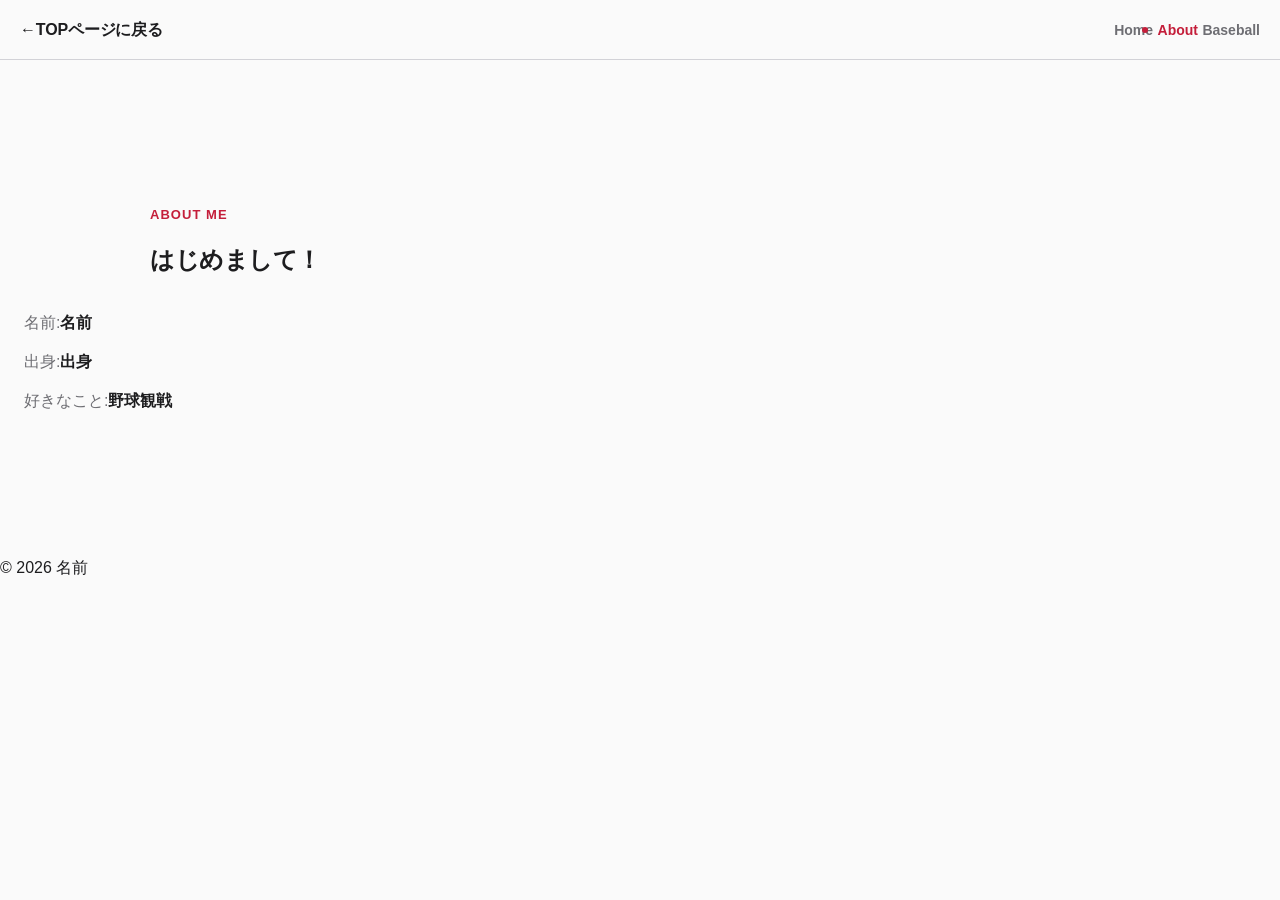
==== about.html @ 275e236e "Add files via upload" ====
<!doctype html>
<html lang="ja">
  <head>
    <meta charset="UTF-8" />
    <meta name="viewport" content="width=device-width,inital-scale=1.0" />
    <title>私について</title>
    <link rel="stylesheet" href="style.css" />
    <link rel="stylesheet" href="https://cdnjs.cloudflare.com/ajax/libs/font-awesome/6.5.2/css/all.min.css">
  </head>
  <body>
    <aside class="sidebar">
      <a href="index.html" class="brand">←TOPページに戻る</a>
      <nav class="sidebar-nav">
        <a href="index.html">Home</a>
        <a href="about.html" class="active">About</a>
        <a href="baseball.html">Baseball</a>
      </nav>
    </aside>

    <main class="content">
      <section>
        <div class="page-header">
          <span class="eyebrow">About Me</span>
          <h2>はじめまして！</h2>
        </div>

        <div>
          <ul class="facts">
            <li><span>名前:</span><span>名前</span></li>
            <li><span>出身:</span><span>出身</span></li>
            <li><span>好きなこと:</span><span>野球観戦</span></li>
          </ul>
        </div>
      </section>

      <div class="copyright">©︎ 2026 名前</div>
    </main>
  </body>
</html>
---- style.css ----
:root {
  --bg: #fafafa;
  --bg-card: #ffffff;
  --text: #1d1d1f;
  --text-sub: #6e6e73;
  --accent: #c41e3a;
  --field: #132a13;
  --field-text: #f5f5f0;
  --field-sub: #a9b8a9;
  --line: #d2d2d7;
  --radius: 18px;
}

* {
  margin: 0;
  padding: 0;
  box-sizing: border-box;
}

html {
  scroll-behavior: smooth;
}

body {
  font-family:
    -apple-system, BlinkMacSystemFont, "Hiragino Sans",
    "Hiragino Kaku Gothic ProN", "Yu Gothic", "Noto Sans JP", sans-serif;
  background: var(--bg);
  color: var(--text);
  line-height: 1.7;
  -webkit-font-smoothing: antialiased;
}

a {
  color: inherit;
  text-decoration: none;
}

img {
  max-width: 100%;
  display: block;
}

section {
  padding: 140px 24px;
}

.wrap {
  max-width: 980px;
  margin: 0 auto;
}

.eyebrow {
  font-size: 13px;
  font-weight: 600;
  letter-spacing: 0.08em;
  color: var(--accent);
  text-transform: uppercase;
  margin-bottom: 14px;
  display: block;
}

h2 {
  font-size: clamp(28px.4vw, 40px);
  font-weight: 700;
  letter-spacing: -0.02em;
  margin-bottom: 20px;
}

p {
  color: var(--text-sub);
  font-size: 17px;
}

.sidebar {
  position: fixed;
  top: 0;
  left: 0;
  width: 220px;
  height: 100vh;
  display: flex;
  flex-direction: column;
  justify-content: speace-between;
  padding: 44px 28px;
  border-right: 1px solid var(--line);
  background: var(--bg);
  z-index: 100;
}

.sidebar .brand{
    font-size: 16px;
    font-weight: 700;
    letter-spacing: -0.01em;
}

.sidebar-nav{
    display:flax;
    flex-direction:column;
    gap: 20px;
    margin-top: 72px;
}

.sidebar-nav a{
    font-size: 14px;
    font-weight: 600;
    color: var(--text-sub); 
    position: relative;
    width: fit-content;
    width: fit-content;
}
.sidebar-nav a:hover{ color: var(--text);}

.sidebar-nav a.active{ color:var(--accent);}
.sidebar-nav a.active::before{
  content: "";
  position: absolute;
  left: -16px;
  top: 50%;
  transform: translateY(-50%);
  width: 6px;
  height: 6px;
  border-radius: 50%;
  background: var(--accent);
}

.sidebar-contact a{
  font-size: 12px;
  color: var(--text-sub);
}
.sidebar-contaact a:hover{ color: var(--accent);}

.content{
  margin-left: 220px;
}

.hero{
  min-height: 80vh;
  display:flex;
  flex-direction:column;
  width:100%; 
  justify-content:center;
  text-align:center;
  padding: 0 24px;
  max-width: 980px;
  margin: 0 auto;
  animation: fadeIn 1.1s ease both;
}

.hero .eyebrow{ margin-bottom: 22px}

.hero h1{
  font-size: clamp(36px,6vw,64px);
  font-weight: 700;
  letter-spacing: -0.02em;
  line-height: 1.15;
  max-width: 640px;
}

.hero .sub{
  margin-top: 22px;
  font-size: clamp(16px,2vw,19px);
  color: var(--text-sub);
  max-width: 520px;
}

@keyframes fadeIn{
  from{ opacity:0; transform: translateY(14px); }
  to{ opacity:1; transform: translateY(0); }
}

.link-cards{
  display:grid;
  grid-template-columns: 1fr 1fr;
  gap: 24px;
  max-width: 980px;
  margin: 0 auto;
}
.link-card{
  display:block;
  padding: 32px;
  border-radius: var(--radius);
  border: 1px solid var(--line);
  transition: border-color 0.2s ease
}
.link-card:hover{ border-color: var(--accent); }
.link-card .tag{
  font-size: 12px;
  font-weight: 600;
  color: var(--accent);
  text-transform: uppercase;
  letter-spacing: 0.06em;
}
.link-card h3{
  margin-top: 10px;
  font-size: 20px;
  font-weight: 700;
}
.link-card p{
  margin-top: 8px;
  font-size: 14px;
}
.link-card .arrow{
  display:inline-block;
  margin-top: 16px;
  font-size: 13px;
  font-weight: 600;
  color: var(--text);
}

.page-header{
  max-width: 980px;
  margin: 0 auto;
}

.stitch{
  fill:none;
  stroke: var(--accennt);
  stroke-width: 2;
  stroke-dasharray: 6 8;
  stroke-linecap: round;
  opacity: 0.55;
}
.stitch.on-field path{ stroke: var(--field-text); opacity: 0.35; }

.about-grid{
  display:grid;
  grid-template-columns: 260px 1fr;
  gap: 64px;
  align-items:start;
}

.photo-box{
  aspect-ratio: 1/1;
  border-radius: var(--radius);
  background: linear-gradient(160deg,#eceef0, #dcdfe2);
  display:flex;
  align-items:center;
  justify-content:center;
  color: var(--text-sub);
  font-size: 13px;
  text-align:center;
  padding: 20px;
}

.facts{
  list-style:none;
  margin-top: 28px;
  display:flex;
  flex-direction:column;
  gap: 12px;
}
.fact li{
  display:flex;
  justify-content:space-between;
  max-width: 420px;
  padding-bottom: 12px;
  border-bottom: 1px solid var(--line);
  font-size: 15px;
}
.facts li span:first-child{ color: var(--text-sub);}
.facts li span:last-child{ font-weight: 600;}

.chips{
  display:flex;
  flex-wrap:wrap;
  gap: 10px;
  margin-top: 24px;
}
.chip{
  padding: 8px 16px;
  border-radius: 999px;
  background: var(--bg-card);
  border: 1px solid var(--line);
  font-size: 14px;
  font-weight: 500;
}

.field-section{
  background: var(--field);
  color: var(--field-text);
}
.field-section .eyebrow{ color: #7fbf8a;}
.field-section p{ color: var(--field-sub);}

.field-section h2{ color: var(field-text);}

.start-row{
  display:grid;
  grid-template-columns: repeat(3,1fr);
  gap: 24px;
  margin-top: 56px;
}
.stat{
  padding: 28px 22px;
  border-radius: var(--radius);
  background: rgba(255,255,255,0.05);
  border: 1px solid rgba(255,255,255,0.12);
}
.stat .num{
  font-size: clamp(34px,5v2,48px);
  font-weight: 700;
  letter-spacing: -0.02em;
}
.stat .label{
  margin-top: 6px;
  font-size: 13px;
  color: var(--field-sub);
}
.story{
  margin-top: 64px;
  display:grid;
  grid-template-columns: 1fr 1fr;
  gap: 48px;
}
.story-card h3{
  font-size: 18px;
  font-weight: 700;
  margin-bottom: 10px;
  color: var(--field-text);
}
.story-card p{ font-size: 15px; }

footer{
  padding: 80px 24px 60px;
  text-align:center;
}
footer .name{
  font-size: 22px;
  font-weight: 700;
  margin-bottom: 10px;
}
footer .links{
  display:flex;
  justify-content:center;
  gap: 24px;
  margin-top: 18px;
  font-size: 14px;
}
footer .link a{color: var(--text-sub);}
footer .link a:hover{color: var(--accent);}
footer .copyright{
  margin-top: 40px;
  font-size: 12px;
  color: var(--text-sub);
  opacity: 0.7;
}

.field-section footer .links a{ color: var(--field-sub);}
.field-section footer .links a{ color: #7fbf8a;}

@media (max-width: 720px){
  section{ padding: 90px 20px; }
  .about-grid{grid-template-columns: 1fr; gap: 32px; }
  .photo-box{ width: 180px; }
  .stat-row{ grid-template-columns: 1fr; }
  .story{ grid-template-columns: 1fr; }
  .link-cards{ grid-template-columns: 1fr;}
}

.sidebar{
  position: fixed;
  top:0; left:0; right:0;
  width: 100%;
  height: auto;
  flex-direction: row;
  align-items: center;
  justify-content: space-between;
  padding: 16px 20px;
  border-right: none;
  border-bottom: 1px solid var(--line);
}
.sidebar-nav{
  flex-direction: row;
  gap: 18px;
  margin-top: 0;
}
.sideber-nav a.active::before{ display:none;}
.sidebar-content{ display:none;}

.content{
  margin-left: 0;
  padding-top: 64px;
}
.hero{min-height: 60vh;
}

a:focus-visible, button:focus-visible{
  outline: 2px soild var(--accent);
  outline-offset: 3px;
}
@media (prefers-reduced-motion: reduce){
  html{ scroll-behavior:auto;}
  .hero{ animation: none}
}
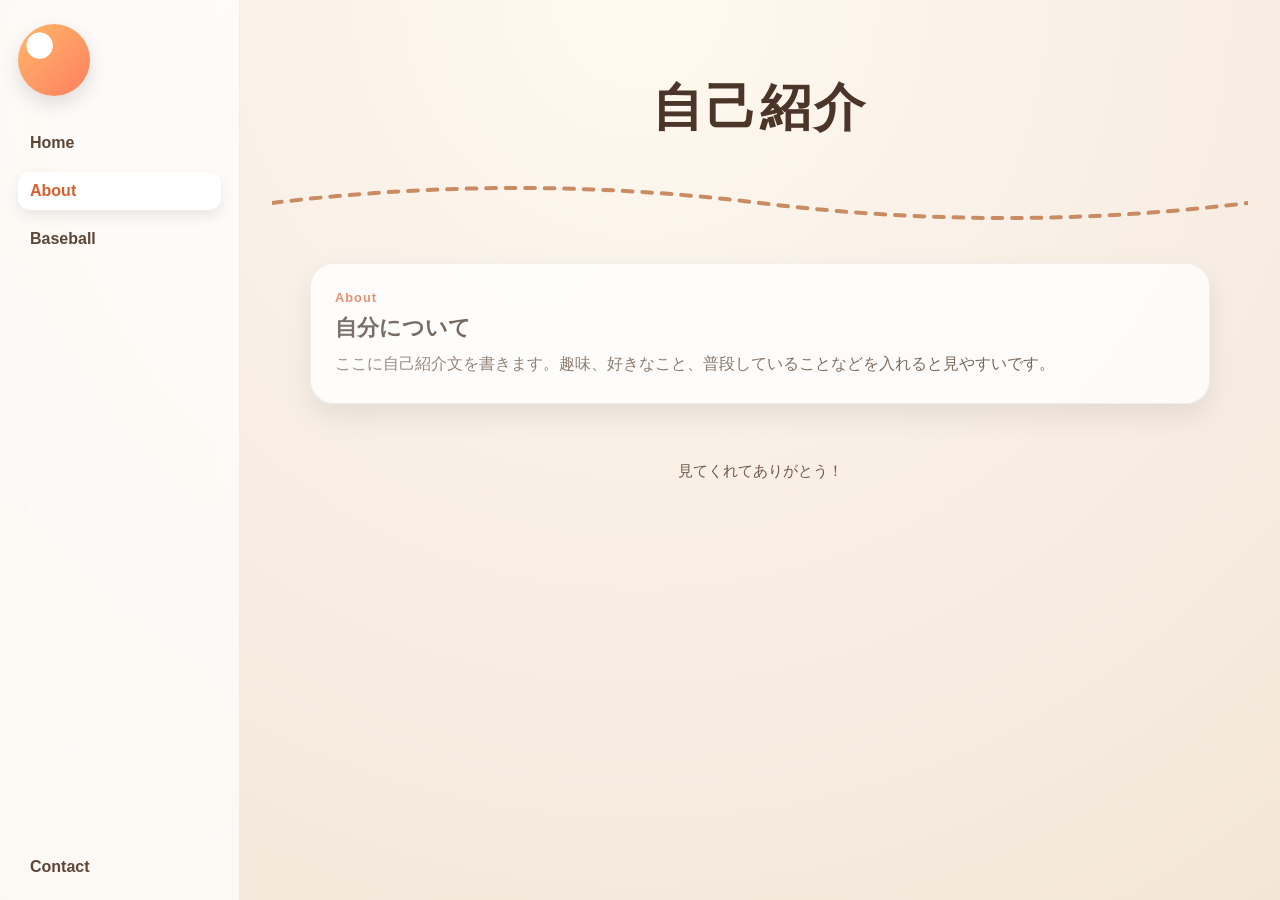
==== commit 8934d38b: "about-me" ====
--- a/about.html
+++ b/about.html
@@ -2,38 +2,49 @@
 <html lang="ja">
   <head>
     <meta charset="UTF-8" />
-    <meta name="viewport" content="width=device-width,inital-scale=1.0" />
-    <title>私について</title>
+    <meta name="viewport" content="width=device-width,initial-scale=1.0" />
+    <title>About | Profile</title>
     <link rel="stylesheet" href="style.css" />
-    <link rel="stylesheet" href="https://cdnjs.cloudflare.com/ajax/libs/font-awesome/6.5.2/css/all.min.css">
+    <link
+      rel="stylesheet"
+      href="https://cdnjs.cloudflare.com/ajax/libs/font-awesome/6.5.2/css/all.min.css"
+    />
   </head>
   <body>
     <aside class="sidebar">
-      <a href="index.html" class="brand">←TOPページに戻る</a>
+      <a href="index.html" class="brand" aria-label="ホーム"></a>
+
       <nav class="sidebar-nav">
         <a href="index.html">Home</a>
         <a href="about.html" class="active">About</a>
         <a href="baseball.html">Baseball</a>
       </nav>
+
+      <div class="sidebar-contact">
+        <a href="mailto:example@example.com">Contact</a>
+      </div>
     </aside>
 
     <main class="content">
-      <section>
-        <div class="page-header">
-          <span class="eyebrow">About Me</span>
-          <h2>はじめまして！</h2>
-        </div>
+      <header class="hero">
+        <h1>自己紹介</h1>
+      </header>
 
-        <div>
-          <ul class="facts">
-            <li><span>名前:</span><span>名前</span></li>
-            <li><span>出身:</span><span>出身</span></li>
-            <li><span>好きなこと:</span><span>野球観戦</span></li>
-          </ul>
-        </div>
+      <svg class="stitch" viewBox="0 0 1000 60" preserveAspectRatio="none" aria-hidden="true">
+        <path d="M0,30 Q250,0 500,30 T1000,30" />
+      </svg>
+
+      <section class="link-card" style="max-width: 900px; margin: 0 auto;">
+        <span class="tag">About</span>
+        <h3>自分について</h3>
+        <p>
+          ここに自己紹介文を書きます。趣味、好きなこと、普段していることなどを入れると見やすいです。
+        </p>
       </section>
 
-      <div class="copyright">©︎ 2026 名前</div>
+      <footer>
+        <p>見てくれてありがとう！</p>
+      </footer>
     </main>
   </body>
-</html>
+</html>
--- a/style.css
+++ b/style.css
@@ -1,19 +1,5 @@
-:root {
-  --bg: #fafafa;
-  --bg-card: #ffffff;
-  --text: #1d1d1f;
-  --text-sub: #6e6e73;
-  --accent: #c41e3a;
-  --field: #132a13;
-  --field-text: #f5f5f0;
-  --field-sub: #a9b8a9;
-  --line: #d2d2d7;
-  --radius: 18px;
-}
-
+/* 基本設定 */
 * {
-  margin: 0;
-  padding: 0;
   box-sizing: border-box;
 }
 
@@ -22,373 +8,220 @@
 }
 
 body {
-  font-family:
-    -apple-system, BlinkMacSystemFont, "Hiragino Sans",
-    "Hiragino Kaku Gothic ProN", "Yu Gothic", "Noto Sans JP", sans-serif;
-  background: var(--bg);
-  color: var(--text);
-  line-height: 1.7;
-  -webkit-font-smoothing: antialiased;
-}
-
-a {
-  color: inherit;
-  text-decoration: none;
-}
-
-img {
-  max-width: 100%;
-  display: block;
-}
-
-section {
-  padding: 140px 24px;
-}
-
-.wrap {
-  max-width: 980px;
-  margin: 0 auto;
-}
-
-.eyebrow {
-  font-size: 13px;
-  font-weight: 600;
-  letter-spacing: 0.08em;
-  color: var(--accent);
-  text-transform: uppercase;
-  margin-bottom: 14px;
-  display: block;
-}
-
-h2 {
-  font-size: clamp(28px.4vw, 40px);
-  font-weight: 700;
-  letter-spacing: -0.02em;
-  margin-bottom: 20px;
-}
-
-p {
-  color: var(--text-sub);
-  font-size: 17px;
-}
-
+  margin: 0;
+  font-family: "Segoe UI", "Hiragino Kaku Gothic ProN", "Yu Gothic", sans-serif;
+  color: #2f2f2f;
+  background:
+    radial-gradient(circle at top, #fff9f0 0%, #f8efe5 45%, #f3e6d8 100%);
+  min-height: 100vh;
+  display: flex;
+}
+
+/* サイドバー */
 .sidebar {
-  position: fixed;
+  width: 240px;
+  min-height: 100vh;
+  background: rgba(255, 255, 255, 0.7);
+  backdrop-filter: blur(10px);
+  border-right: 1px solid rgba(0, 0, 0, 0.06);
+  padding: 24px 18px;
+  position: sticky;
   top: 0;
-  left: 0;
-  width: 220px;
-  height: 100vh;
   display: flex;
   flex-direction: column;
-  justify-content: speace-between;
-  padding: 44px 28px;
-  border-right: 1px solid var(--line);
-  background: var(--bg);
-  z-index: 100;
-}
-
-.sidebar .brand{
-    font-size: 16px;
-    font-weight: 700;
-    letter-spacing: -0.01em;
-}
-
-.sidebar-nav{
-    display:flax;
-    flex-direction:column;
-    gap: 20px;
-    margin-top: 72px;
-}
-
-.sidebar-nav a{
-    font-size: 14px;
-    font-weight: 600;
-    color: var(--text-sub); 
-    position: relative;
-    width: fit-content;
-    width: fit-content;
-}
-.sidebar-nav a:hover{ color: var(--text);}
-
-.sidebar-nav a.active{ color:var(--accent);}
-.sidebar-nav a.active::before{
+  gap: 28px;
+}
+
+.brand {
+  display: block;
+  width: 72px;
+  height: 72px;
+  border-radius: 50%;
+  background:
+    radial-gradient(circle at 30% 30%, #fff 0 18%, transparent 19%),
+    linear-gradient(135deg, #ffb86b, #ff7e5f);
+  box-shadow: 0 8px 20px rgba(0, 0, 0, 0.12);
+  text-decoration: none;
+}
+
+.sidebar-nav {
+  display: flex;
+  flex-direction: column;
+  gap: 10px;
+}
+
+.sidebar-nav a,
+.sidebar-contact a {
+  text-decoration: none;
+  color: #5c4636;
+  font-weight: 700;
+  padding: 10px 12px;
+  border-radius: 12px;
+  transition: 0.2s ease;
+}
+
+.sidebar-nav a:hover,
+.sidebar-contact a:hover {
+  background: rgba(255, 255, 255, 0.85);
+  transform: translateX(2px);
+}
+
+.sidebar-nav a.active {
+  background: #fff;
+  color: #d65f2d;
+  box-shadow: 0 6px 14px rgba(0, 0, 0, 0.08);
+}
+
+.sidebar-contact {
+  margin-top: auto;
+}
+
+/* メイン */
+.content {
+  flex: 1;
+  padding: 40px 32px 56px;
+  max-width: 1100px;
+  margin: 0 auto;
+}
+
+.hero {
+  text-align: center;
+  padding: 34px 16px 18px;
+}
+
+.hero h1 {
+  margin: 0;
+  font-size: clamp(2rem, 4vw, 3.8rem);
+  letter-spacing: 0.06em;
+  color: #4b3428;
+}
+
+.stitch {
+  width: 100%;
+  height: 60px;
+  display: block;
+  margin: 12px 0 30px;
+}
+
+.stitch path {
+  fill: none;
+  stroke: #c98b63;
+  stroke-width: 4;
+  stroke-dasharray: 10 10;
+  stroke-linecap: round;
+}
+
+/* カード */
+.link-cards {
+  display: grid;
+  grid-template-columns: repeat(2, minmax(0, 1fr));
+  gap: 22px;
+  margin-top: 18px;
+}
+
+.link-card {
+  position: relative;
+  display: block;
+  text-decoration: none;
+  color: inherit;
+  background: rgba(255, 255, 255, 0.78);
+  border: 1px solid rgba(0, 0, 0, 0.05);
+  border-radius: 24px;
+  padding: 24px;
+  box-shadow: 0 12px 28px rgba(0, 0, 0, 0.08);
+  transition: transform 0.2s ease, box-shadow 0.2s ease, background 0.2s ease;
+  overflow: hidden;
+}
+
+.link-card::before {
   content: "";
   position: absolute;
-  left: -16px;
-  top: 50%;
-  transform: translateY(-50%);
-  width: 6px;
-  height: 6px;
-  border-radius: 50%;
-  background: var(--accent);
-}
-
-.sidebar-contact a{
-  font-size: 12px;
-  color: var(--text-sub);
-}
-.sidebar-contaact a:hover{ color: var(--accent);}
-
-.content{
-  margin-left: 220px;
-}
-
-.hero{
-  min-height: 80vh;
-  display:flex;
-  flex-direction:column;
-  width:100%; 
-  justify-content:center;
-  text-align:center;
-  padding: 0 24px;
-  max-width: 980px;
-  margin: 0 auto;
-  animation: fadeIn 1.1s ease both;
-}
-
-.hero .eyebrow{ margin-bottom: 22px}
-
-.hero h1{
-  font-size: clamp(36px,6vw,64px);
-  font-weight: 700;
-  letter-spacing: -0.02em;
-  line-height: 1.15;
-  max-width: 640px;
-}
-
-.hero .sub{
-  margin-top: 22px;
-  font-size: clamp(16px,2vw,19px);
-  color: var(--text-sub);
-  max-width: 520px;
-}
-
-@keyframes fadeIn{
-  from{ opacity:0; transform: translateY(14px); }
-  to{ opacity:1; transform: translateY(0); }
-}
-
-.link-cards{
-  display:grid;
-  grid-template-columns: 1fr 1fr;
-  gap: 24px;
-  max-width: 980px;
-  margin: 0 auto;
-}
-.link-card{
-  display:block;
-  padding: 32px;
-  border-radius: var(--radius);
-  border: 1px solid var(--line);
-  transition: border-color 0.2s ease
-}
-.link-card:hover{ border-color: var(--accent); }
-.link-card .tag{
-  font-size: 12px;
-  font-weight: 600;
-  color: var(--accent);
-  text-transform: uppercase;
-  letter-spacing: 0.06em;
-}
-.link-card h3{
-  margin-top: 10px;
-  font-size: 20px;
-  font-weight: 700;
-}
-.link-card p{
-  margin-top: 8px;
-  font-size: 14px;
-}
-.link-card .arrow{
-  display:inline-block;
-  margin-top: 16px;
-  font-size: 13px;
-  font-weight: 600;
-  color: var(--text);
-}
-
-.page-header{
-  max-width: 980px;
-  margin: 0 auto;
-}
-
-.stitch{
-  fill:none;
-  stroke: var(--accennt);
-  stroke-width: 2;
-  stroke-dasharray: 6 8;
-  stroke-linecap: round;
-  opacity: 0.55;
-}
-.stitch.on-field path{ stroke: var(--field-text); opacity: 0.35; }
-
-.about-grid{
-  display:grid;
-  grid-template-columns: 260px 1fr;
-  gap: 64px;
-  align-items:start;
-}
-
-.photo-box{
-  aspect-ratio: 1/1;
-  border-radius: var(--radius);
-  background: linear-gradient(160deg,#eceef0, #dcdfe2);
-  display:flex;
-  align-items:center;
-  justify-content:center;
-  color: var(--text-sub);
-  font-size: 13px;
-  text-align:center;
-  padding: 20px;
-}
-
-.facts{
-  list-style:none;
-  margin-top: 28px;
-  display:flex;
-  flex-direction:column;
-  gap: 12px;
-}
-.fact li{
-  display:flex;
-  justify-content:space-between;
-  max-width: 420px;
-  padding-bottom: 12px;
-  border-bottom: 1px solid var(--line);
-  font-size: 15px;
-}
-.facts li span:first-child{ color: var(--text-sub);}
-.facts li span:last-child{ font-weight: 600;}
-
-.chips{
-  display:flex;
-  flex-wrap:wrap;
-  gap: 10px;
-  margin-top: 24px;
-}
-.chip{
-  padding: 8px 16px;
-  border-radius: 999px;
-  background: var(--bg-card);
-  border: 1px solid var(--line);
-  font-size: 14px;
-  font-weight: 500;
-}
-
-.field-section{
-  background: var(--field);
-  color: var(--field-text);
-}
-.field-section .eyebrow{ color: #7fbf8a;}
-.field-section p{ color: var(--field-sub);}
-
-.field-section h2{ color: var(field-text);}
-
-.start-row{
-  display:grid;
-  grid-template-columns: repeat(3,1fr);
-  gap: 24px;
-  margin-top: 56px;
-}
-.stat{
-  padding: 28px 22px;
-  border-radius: var(--radius);
-  background: rgba(255,255,255,0.05);
-  border: 1px solid rgba(255,255,255,0.12);
-}
-.stat .num{
-  font-size: clamp(34px,5v2,48px);
-  font-weight: 700;
-  letter-spacing: -0.02em;
-}
-.stat .label{
-  margin-top: 6px;
-  font-size: 13px;
-  color: var(--field-sub);
-}
-.story{
-  margin-top: 64px;
-  display:grid;
-  grid-template-columns: 1fr 1fr;
-  gap: 48px;
-}
-.story-card h3{
-  font-size: 18px;
-  font-weight: 700;
-  margin-bottom: 10px;
-  color: var(--field-text);
-}
-.story-card p{ font-size: 15px; }
-
-footer{
-  padding: 80px 24px 60px;
-  text-align:center;
-}
-footer .name{
-  font-size: 22px;
-  font-weight: 700;
-  margin-bottom: 10px;
-}
-footer .links{
-  display:flex;
-  justify-content:center;
-  gap: 24px;
-  margin-top: 18px;
-  font-size: 14px;
-}
-footer .link a{color: var(--text-sub);}
-footer .link a:hover{color: var(--accent);}
-footer .copyright{
-  margin-top: 40px;
-  font-size: 12px;
-  color: var(--text-sub);
-  opacity: 0.7;
-}
-
-.field-section footer .links a{ color: var(--field-sub);}
-.field-section footer .links a{ color: #7fbf8a;}
-
-@media (max-width: 720px){
-  section{ padding: 90px 20px; }
-  .about-grid{grid-template-columns: 1fr; gap: 32px; }
-  .photo-box{ width: 180px; }
-  .stat-row{ grid-template-columns: 1fr; }
-  .story{ grid-template-columns: 1fr; }
-  .link-cards{ grid-template-columns: 1fr;}
-}
-
-.sidebar{
-  position: fixed;
-  top:0; left:0; right:0;
-  width: 100%;
-  height: auto;
-  flex-direction: row;
-  align-items: center;
-  justify-content: space-between;
-  padding: 16px 20px;
-  border-right: none;
-  border-bottom: 1px solid var(--line);
-}
-.sidebar-nav{
-  flex-direction: row;
-  gap: 18px;
-  margin-top: 0;
-}
-.sideber-nav a.active::before{ display:none;}
-.sidebar-content{ display:none;}
-
-.content{
-  margin-left: 0;
-  padding-top: 64px;
-}
-.hero{min-height: 60vh;
-}
-
-a:focus-visible, button:focus-visible{
-  outline: 2px soild var(--accent);
-  outline-offset: 3px;
-}
-@media (prefers-reduced-motion: reduce){
-  html{ scroll-behavior:auto;}
-  .hero{ animation: none}
+  inset: 0;
+  background: linear-gradient(135deg, rgba(255, 255, 255, 0.35), transparent);
+  pointer-events: none;
+}
+
+.link-card:hover {
+  transform: translateY(-4px);
+  box-shadow: 0 18px 34px rgba(0, 0, 0, 0.12);
+  background: rgba(255, 255, 255, 0.92);
+}
+
+.link-icon {
+  width: 56px;
+  height: 56px;
+  border-radius: 16px;
+  background: linear-gradient(135deg, #ffb86b, #ff7e5f);
+  display: grid;
+  place-items: center;
+  color: #fff;
+  font-size: 1.4rem;
+  margin-bottom: 14px;
+}
+
+.tag {
+  display: inline-block;
+  font-size: 0.8rem;
+  font-weight: 800;
+  letter-spacing: 0.08em;
+  color: #d65f2d;
+  margin-bottom: 8px;
+}
+
+.link-card h3 {
+  margin: 0 0 8px;
+  font-size: 1.35rem;
+  color: #3f2f25;
+}
+
+.link-card p {
+  margin: 0;
+  line-height: 1.8;
+  color: #6e5a4b;
+}
+
+/* フッター */
+footer {
+  text-align: center;
+  margin-top: 32px;
+  padding-top: 10px;
+  color: #6e5a4b;
+  font-size: 0.95rem;
+}
+
+/* レスポンシブ */
+@media (max-width: 860px) {
+  body {
+    flex-direction: column;
+  }
+
+  .sidebar {
+    width: 100%;
+    min-height: auto;
+    position: static;
+    border-right: 0;
+    border-bottom: 1px solid rgba(0, 0, 0, 0.06);
+    flex-direction: row;
+    align-items: center;
+    justify-content: space-between;
+    gap: 16px;
+    flex-wrap: wrap;
+  }
+
+  .sidebar-nav {
+    flex-direction: row;
+    flex-wrap: wrap;
+  }
+
+  .sidebar-contact {
+    margin-top: 0;
+  }
+
+  .content {
+    padding: 28px 18px 44px;
+  }
+
+  .link-cards {
+    grid-template-columns: 1fr;
+  }
 }
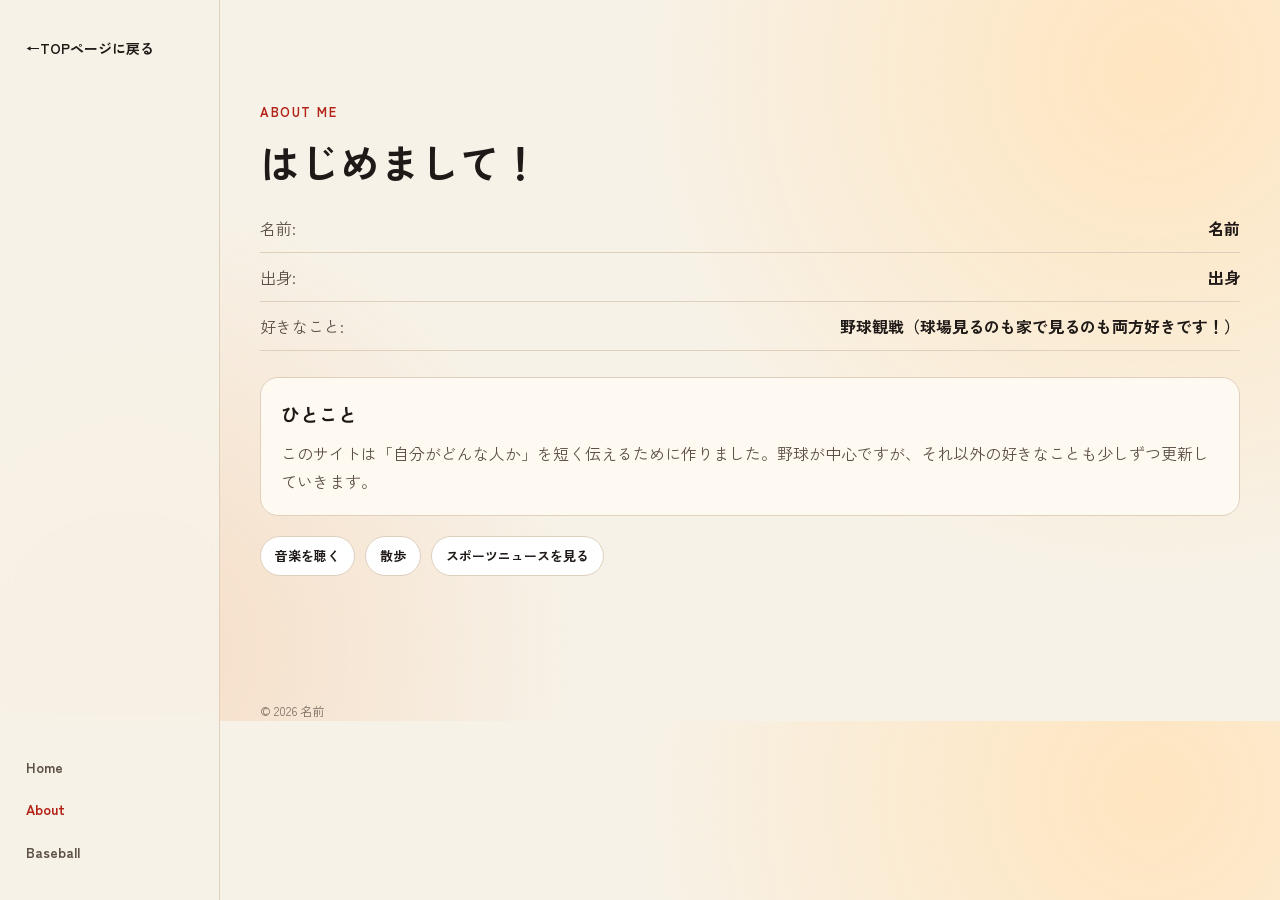
==== commit b044204b: "Add files via upload" ====
--- a/about.html
+++ b/about.html
@@ -2,49 +2,49 @@
 <html lang="ja">
   <head>
     <meta charset="UTF-8" />
-    <meta name="viewport" content="width=device-width,initial-scale=1.0" />
-    <title>About | Profile</title>
+    <meta name="viewport" content="width=device-width,inital-scale=1.0" />
+    <title>私について</title>
     <link rel="stylesheet" href="style.css" />
-    <link
-      rel="stylesheet"
-      href="https://cdnjs.cloudflare.com/ajax/libs/font-awesome/6.5.2/css/all.min.css"
-    />
+    <link rel="stylesheet" href="https://cdnjs.cloudflare.com/ajax/libs/font-awesome/6.5.2/css/all.min.css">
   </head>
   <body>
     <aside class="sidebar">
-      <a href="index.html" class="brand" aria-label="ホーム"></a>
-
+      <a href="index.html" class="brand">←TOPページに戻る</a>
       <nav class="sidebar-nav">
         <a href="index.html">Home</a>
         <a href="about.html" class="active">About</a>
         <a href="baseball.html">Baseball</a>
       </nav>
-
-      <div class="sidebar-contact">
-        <a href="mailto:example@example.com">Contact</a>
-      </div>
     </aside>
 
     <main class="content">
-      <header class="hero">
-        <h1>自己紹介</h1>
-      </header>
+      <section>
+        <div class="page-header">
+          <span class="eyebrow">About Me</span>
+          <h2>はじめまして！</h2>
+        </div>
 
-      <svg class="stitch" viewBox="0 0 1000 60" preserveAspectRatio="none" aria-hidden="true">
-        <path d="M0,30 Q250,0 500,30 T1000,30" />
-      </svg>
+        <div>
+          <ul class="facts">
+            <li><span>名前:</span><span>名前</span></li>
+            <li><span>出身:</span><span>出身</span></li>
+            <li><span>好きなこと:</span><span>野球観戦（球場見るのも家で見るのも両方好きです！）</span></li>
+          </ul>
 
-      <section class="link-card" style="max-width: 900px; margin: 0 auto;">
-        <span class="tag">About</span>
-        <h3>自分について</h3>
-        <p>
-          ここに自己紹介文を書きます。趣味、好きなこと、普段していることなどを入れると見やすいです。
-        </p>
+          <div class="about-note">
+            <h3>ひとこと</h3>
+            <p>このサイトは「自分がどんな人か」を短く伝えるために作りました。野球が中心ですが、それ以外の好きなことも少しずつ更新していきます。</p>
+          </div>
+
+          <div class="chips">
+            <span class="chip">音楽を聴く</span>
+            <span class="chip">散歩</span>
+            <span class="chip">スポーツニュースを見る</span>
+          </div>
+        </div>
       </section>
 
-      <footer>
-        <p>見てくれてありがとう！</p>
-      </footer>
+      <div class="copyright">©︎ 2026 名前</div>
     </main>
   </body>
-</html>+</html>
--- a/style.css
+++ b/style.css
@@ -1,227 +1,482 @@
-/* 基本設定 */
-* {
-  box-sizing: border-box;
-}
-
-html {
-  scroll-behavior: smooth;
-}
-
-body {
-  margin: 0;
-  font-family: "Segoe UI", "Hiragino Kaku Gothic ProN", "Yu Gothic", sans-serif;
-  color: #2f2f2f;
-  background:
-    radial-gradient(circle at top, #fff9f0 0%, #f8efe5 45%, #f3e6d8 100%);
-  min-height: 100vh;
-  display: flex;
-}
-
-/* サイドバー */
-.sidebar {
-  width: 240px;
-  min-height: 100vh;
-  background: rgba(255, 255, 255, 0.7);
-  backdrop-filter: blur(10px);
-  border-right: 1px solid rgba(0, 0, 0, 0.06);
-  padding: 24px 18px;
-  position: sticky;
-  top: 0;
-  display: flex;
-  flex-direction: column;
-  gap: 28px;
-}
-
-.brand {
-  display: block;
-  width: 72px;
-  height: 72px;
-  border-radius: 50%;
-  background:
-    radial-gradient(circle at 30% 30%, #fff 0 18%, transparent 19%),
-    linear-gradient(135deg, #ffb86b, #ff7e5f);
-  box-shadow: 0 8px 20px rgba(0, 0, 0, 0.12);
-  text-decoration: none;
-}
-
-.sidebar-nav {
-  display: flex;
-  flex-direction: column;
-  gap: 10px;
-}
-
-.sidebar-nav a,
-.sidebar-contact a {
-  text-decoration: none;
-  color: #5c4636;
-  font-weight: 700;
-  padding: 10px 12px;
-  border-radius: 12px;
-  transition: 0.2s ease;
-}
-
-.sidebar-nav a:hover,
-.sidebar-contact a:hover {
-  background: rgba(255, 255, 255, 0.85);
-  transform: translateX(2px);
-}
-
-.sidebar-nav a.active {
-  background: #fff;
-  color: #d65f2d;
-  box-shadow: 0 6px 14px rgba(0, 0, 0, 0.08);
-}
-
-.sidebar-contact {
-  margin-top: auto;
-}
-
-/* メイン */
-.content {
-  flex: 1;
-  padding: 40px 32px 56px;
-  max-width: 1100px;
-  margin: 0 auto;
-}
-
-.hero {
-  text-align: center;
-  padding: 34px 16px 18px;
-}
-
-.hero h1 {
-  margin: 0;
-  font-size: clamp(2rem, 4vw, 3.8rem);
-  letter-spacing: 0.06em;
-  color: #4b3428;
-}
-
-.stitch {
-  width: 100%;
-  height: 60px;
-  display: block;
-  margin: 12px 0 30px;
-}
-
-.stitch path {
-  fill: none;
-  stroke: #c98b63;
-  stroke-width: 4;
-  stroke-dasharray: 10 10;
-  stroke-linecap: round;
-}
-
-/* カード */
-.link-cards {
-  display: grid;
-  grid-template-columns: repeat(2, minmax(0, 1fr));
-  gap: 22px;
-  margin-top: 18px;
-}
-
-.link-card {
-  position: relative;
-  display: block;
-  text-decoration: none;
-  color: inherit;
-  background: rgba(255, 255, 255, 0.78);
-  border: 1px solid rgba(0, 0, 0, 0.05);
-  border-radius: 24px;
-  padding: 24px;
-  box-shadow: 0 12px 28px rgba(0, 0, 0, 0.08);
-  transition: transform 0.2s ease, box-shadow 0.2s ease, background 0.2s ease;
-  overflow: hidden;
-}
-
-.link-card::before {
-  content: "";
-  position: absolute;
-  inset: 0;
-  background: linear-gradient(135deg, rgba(255, 255, 255, 0.35), transparent);
-  pointer-events: none;
-}
-
-.link-card:hover {
-  transform: translateY(-4px);
-  box-shadow: 0 18px 34px rgba(0, 0, 0, 0.12);
-  background: rgba(255, 255, 255, 0.92);
-}
-
-.link-icon {
-  width: 56px;
-  height: 56px;
-  border-radius: 16px;
-  background: linear-gradient(135deg, #ffb86b, #ff7e5f);
-  display: grid;
-  place-items: center;
-  color: #fff;
-  font-size: 1.4rem;
-  margin-bottom: 14px;
-}
-
-.tag {
-  display: inline-block;
-  font-size: 0.8rem;
-  font-weight: 800;
-  letter-spacing: 0.08em;
-  color: #d65f2d;
-  margin-bottom: 8px;
-}
-
-.link-card h3 {
-  margin: 0 0 8px;
-  font-size: 1.35rem;
-  color: #3f2f25;
-}
-
-.link-card p {
-  margin: 0;
-  line-height: 1.8;
-  color: #6e5a4b;
-}
-
-/* フッター */
-footer {
-  text-align: center;
-  margin-top: 32px;
-  padding-top: 10px;
-  color: #6e5a4b;
-  font-size: 0.95rem;
-}
-
-/* レスポンシブ */
-@media (max-width: 860px) {
-  body {
-    flex-direction: column;
-  }
-
-  .sidebar {
-    width: 100%;
-    min-height: auto;
-    position: static;
-    border-right: 0;
-    border-bottom: 1px solid rgba(0, 0, 0, 0.06);
-    flex-direction: row;
-    align-items: center;
-    justify-content: space-between;
-    gap: 16px;
-    flex-wrap: wrap;
-  }
-
-  .sidebar-nav {
-    flex-direction: row;
-    flex-wrap: wrap;
-  }
-
-  .sidebar-contact {
-    margin-top: 0;
-  }
-
-  .content {
-    padding: 28px 18px 44px;
-  }
-
-  .link-cards {
-    grid-template-columns: 1fr;
-  }
-}+@import url("https://fonts.googleapis.com/css2?family=Zen+Kaku+Gothic+New:wght@400;500;700;900&display=swap");
+
+:root {
+  --bg: #f7f2e8;
+  --bg-soft: #fffaf1;
+  --bg-card: #ffffff;
+  --text: #1f1a17;
+  --text-sub: #5d5147;
+  --accent: #b42318;
+  --line: #dfd0be;
+  --field: #12281e;
+  --field-card: #1b3a2c;
+  --field-text: #f1f8f2;
+  --field-sub: #b9cec0;
+  --radius: 18px;
+  --shadow: 0 18px 40px rgba(34, 24, 16, 0.12);
+}
+
+* {
+  margin: 0;
+  padding: 0;
+  box-sizing: border-box;
+}
+
+html {
+  scroll-behavior: smooth;
+}
+
+body {
+  font-family: "Zen Kaku Gothic New", "Yu Gothic", sans-serif;
+  background:
+    radial-gradient(circle at 90% 10%, #ffe5bf 0%, rgba(255, 229, 191, 0) 40%),
+    radial-gradient(circle at 10% 90%, #f6ddc5 0%, rgba(246, 221, 197, 0) 35%),
+    var(--bg);
+  color: var(--text);
+  line-height: 1.75;
+}
+
+a {
+  color: inherit;
+  text-decoration: none;
+}
+
+img {
+  width: 100%;
+  max-width: 100%;
+  display: block;
+}
+
+section {
+  padding: 96px 24px;
+}
+
+p {
+  color: var(--text-sub);
+  font-size: 16px;
+}
+
+h2 {
+  font-size: clamp(28px, 4vw, 40px);
+  line-height: 1.2;
+  margin-bottom: 20px;
+}
+
+.eyebrow {
+  display: inline-block;
+  font-size: 13px;
+  letter-spacing: 0.12em;
+  text-transform: uppercase;
+  font-weight: 700;
+  color: var(--accent);
+  margin-bottom: 14px;
+}
+
+.sidebar {
+  position: fixed;
+  top: 0;
+  left: 0;
+  width: 220px;
+  height: 100vh;
+  display: flex;
+  flex-direction: column;
+  justify-content: space-between;
+  padding: 36px 26px;
+  border-right: 1px solid var(--line);
+  background: rgba(247, 242, 232, 0.92);
+  backdrop-filter: blur(6px);
+  z-index: 10;
+}
+
+.sidebar .brand {
+  font-size: 14px;
+  font-weight: 700;
+}
+
+.sidebar-nav {
+  display: flex;
+  flex-direction: column;
+  gap: 18px;
+  margin-top: 44px;
+}
+
+.sidebar-nav a {
+  font-size: 14px;
+  font-weight: 700;
+  color: var(--text-sub);
+}
+
+.sidebar-nav a:hover,
+.sidebar-nav a.active {
+  color: var(--accent);
+}
+
+.sidebar-contact a {
+  font-size: 12px;
+  color: var(--text-sub);
+}
+
+.content {
+  margin-left: 220px;
+}
+
+.hero {
+  width: min(980px, calc(100vw - 280px));
+  margin: 0 auto;
+  min-height: 88vh;
+  padding: 90px 24px 48px;
+  display: grid;
+  gap: 16px;
+  align-content: center;
+  animation: fadeIn 0.8s ease both;
+}
+
+.hero h1 {
+  font-size: clamp(38px, 7vw, 66px);
+  line-height: 1.05;
+  letter-spacing: -0.02em;
+  max-width: 14ch;
+}
+
+.hero .sub {
+  max-width: 60ch;
+}
+
+.hero-media {
+  margin-top: 20px;
+  border-radius: var(--radius);
+  overflow: hidden;
+  box-shadow: var(--shadow);
+  border: 1px solid rgba(255, 255, 255, 0.8);
+}
+
+.hero-media img {
+  aspect-ratio: 16 / 7;
+  object-fit: cover;
+}
+
+.stitch {
+  width: min(980px, calc(100vw - 280px));
+  margin: 0 auto;
+  display: block;
+  fill: none;
+  stroke: var(--accent);
+  stroke-width: 2;
+  stroke-dasharray: 6 8;
+  stroke-linecap: round;
+  opacity: 0.5;
+}
+
+.home-highlights {
+  max-width: 980px;
+  margin: 0 auto 36px;
+  display: grid;
+  grid-template-columns: repeat(3, minmax(0, 1fr));
+  gap: 16px;
+}
+
+.highlight-card {
+  background: var(--bg-soft);
+  border: 1px solid var(--line);
+  border-radius: var(--radius);
+  padding: 22px;
+}
+
+.highlight-card h3 {
+  font-size: 18px;
+  margin-bottom: 8px;
+}
+
+.link-cards {
+  max-width: 980px;
+  margin: 0 auto;
+  display: grid;
+  grid-template-columns: repeat(2, minmax(0, 1fr));
+  gap: 18px;
+}
+
+.link-card {
+  display: block;
+  background: var(--bg-card);
+  border: 1px solid var(--line);
+  border-radius: var(--radius);
+  padding: 28px;
+  transition: transform 0.2s ease, border-color 0.2s ease;
+}
+
+.link-card:hover {
+  transform: translateY(-2px);
+  border-color: var(--accent);
+}
+
+.link-card .tag {
+  font-size: 12px;
+  text-transform: uppercase;
+  letter-spacing: 0.08em;
+  color: var(--accent);
+  font-weight: 700;
+}
+
+.link-card h3 {
+  margin-top: 12px;
+  font-size: 24px;
+}
+
+.link-card p {
+  margin-top: 8px;
+}
+
+.link-icon {
+  font-size: 22px;
+  margin-bottom: 8px;
+  color: var(--accent);
+}
+
+.update-block {
+  max-width: 980px;
+  margin: 56px auto 0;
+}
+
+.updates {
+  list-style: none;
+  display: grid;
+  gap: 12px;
+}
+
+.updates li {
+  background: var(--bg-soft);
+  border: 1px solid var(--line);
+  border-radius: 14px;
+  padding: 14px 16px;
+}
+
+.updates li span {
+  font-size: 12px;
+  font-weight: 700;
+  color: var(--accent);
+  letter-spacing: 0.08em;
+}
+
+.updates li p {
+  margin-top: 4px;
+}
+
+.page-header {
+  max-width: 980px;
+  margin: 0 auto;
+}
+
+.facts {
+  max-width: 980px;
+  list-style: none;
+  margin: 28px auto 0;
+  display: grid;
+  gap: 10px;
+}
+
+.facts li {
+  display: flex;
+  justify-content: space-between;
+  gap: 16px;
+  border-bottom: 1px solid var(--line);
+  padding-bottom: 10px;
+}
+
+.facts li span:first-child {
+  color: var(--text-sub);
+}
+
+.facts li span:last-child {
+  font-weight: 700;
+}
+
+.about-note {
+  max-width: 980px;
+  margin: 26px auto 0;
+  background: var(--bg-soft);
+  border: 1px solid var(--line);
+  border-radius: var(--radius);
+  padding: 20px;
+}
+
+.about-note h3 {
+  margin-bottom: 8px;
+}
+
+.chips {
+  max-width: 980px;
+  margin: 20px auto 0;
+  display: flex;
+  flex-wrap: wrap;
+  gap: 10px;
+}
+
+.chip {
+  background: var(--bg-card);
+  border: 1px solid var(--line);
+  border-radius: 999px;
+  padding: 8px 14px;
+  font-size: 13px;
+  font-weight: 700;
+}
+
+.field-section {
+  background:
+    radial-gradient(circle at 85% 15%, rgba(77, 140, 94, 0.28), rgba(77, 140, 94, 0) 42%),
+    radial-gradient(circle at 8% 85%, rgba(40, 98, 64, 0.35), rgba(40, 98, 64, 0) 35%),
+    var(--field);
+  color: var(--field-text);
+}
+
+.field-section p {
+  color: var(--field-sub);
+}
+
+.field-section .eyebrow {
+  color: #8bdd9d;
+}
+
+.stat-row,
+.story {
+  width: min(980px, 100%);
+  margin: 42px auto 0;
+  display: grid;
+  gap: 16px;
+}
+
+.stat {
+  background: rgba(255, 255, 255, 0.06);
+  border: 1px solid rgba(255, 255, 255, 0.18);
+  border-radius: var(--radius);
+  padding: 24px;
+}
+
+.stat h3,
+.story-card h3,
+.memory-block h3 {
+  margin-bottom: 8px;
+  color: var(--field-text);
+}
+
+.story {
+  grid-template-columns: repeat(2, minmax(0, 1fr));
+}
+
+.story-card {
+  background: rgba(255, 255, 255, 0.04);
+  border: 1px solid rgba(255, 255, 255, 0.12);
+  border-radius: var(--radius);
+  padding: 22px;
+}
+
+.memory-block {
+  width: min(980px, 100%);
+  margin: 28px auto 0;
+  background: rgba(255, 255, 255, 0.04);
+  border: 1px solid rgba(255, 255, 255, 0.12);
+  border-radius: var(--radius);
+  padding: 24px;
+}
+
+.memory-list {
+  list-style: none;
+  display: grid;
+  gap: 14px;
+}
+
+.memory-list li span {
+  color: var(--field-text);
+  font-weight: 700;
+  display: block;
+  margin-bottom: 6px;
+}
+
+footer {
+  text-align: center;
+  padding: 56px 24px;
+}
+
+.copyright {
+  max-width: 980px;
+  margin: 28px auto 0;
+  font-size: 12px;
+  color: var(--text-sub);
+  opacity: 0.8;
+}
+
+.field-section .copyright {
+  color: var(--field-sub);
+}
+
+a:focus-visible,
+button:focus-visible {
+  outline: 2px solid var(--accent);
+  outline-offset: 3px;
+}
+
+@keyframes fadeIn {
+  from {
+    opacity: 0;
+    transform: translateY(10px);
+  }
+
+  to {
+    opacity: 1;
+    transform: translateY(0);
+  }
+}
+
+@media (max-width: 920px) {
+  .sidebar {
+    width: 100%;
+    height: auto;
+    top: 0;
+    right: 0;
+    flex-direction: row;
+    align-items: center;
+    padding: 14px 18px;
+    border-right: none;
+    border-bottom: 1px solid var(--line);
+  }
+
+  .sidebar-nav {
+    flex-direction: row;
+    margin-top: 0;
+    gap: 14px;
+  }
+
+  .sidebar-contact {
+    display: none;
+  }
+
+  .content {
+    margin-left: 0;
+    padding-top: 70px;
+  }
+
+  .hero,
+  .stitch {
+    width: 100%;
+  }
+
+  .hero {
+    min-height: 70vh;
+    padding-top: 56px;
+  }
+
+  .home-highlights,
+  .link-cards,
+  .story {
+    grid-template-columns: 1fr;
+  }
+}
+
+@media (prefers-reduced-motion: reduce) {
+  html {
+    scroll-behavior: auto;
+  }
+
+  .hero {
+    animation: none;
+  }
+}
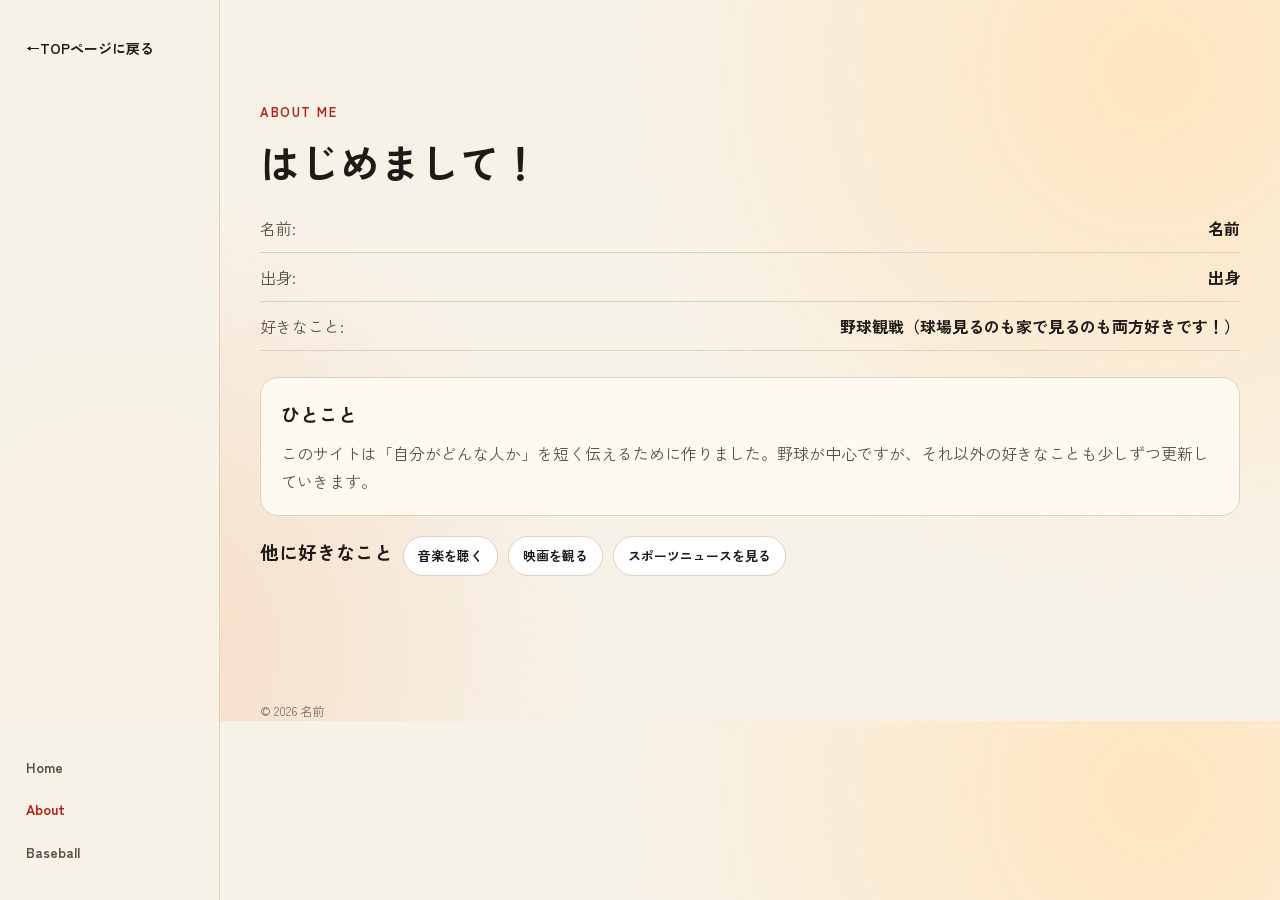
==== commit 40c0fc62: "Add files via upload" ====
--- a/about.html
+++ b/about.html
@@ -37,8 +37,9 @@
           </div>
 
           <div class="chips">
+            <h3>他に好きなこと</h3>
             <span class="chip">音楽を聴く</span>
-            <span class="chip">散歩</span>
+            <span class="chip">映画を観る</span>
             <span class="chip">スポーツニュースを見る</span>
           </div>
         </div>
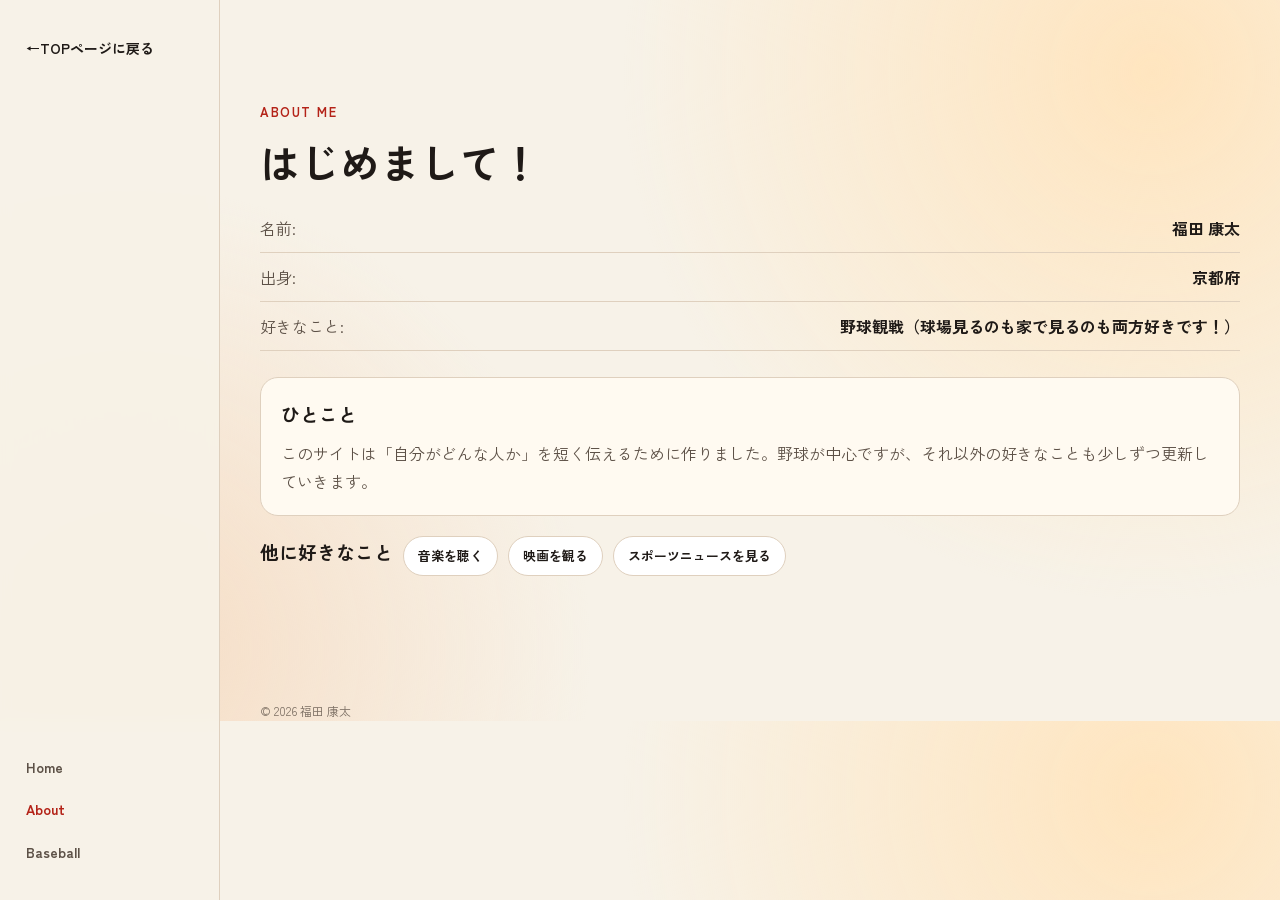
==== commit 9bcd9645: "Add files via upload" ====
--- a/about.html
+++ b/about.html
@@ -5,7 +5,10 @@
     <meta name="viewport" content="width=device-width,inital-scale=1.0" />
     <title>私について</title>
     <link rel="stylesheet" href="style.css" />
-    <link rel="stylesheet" href="https://cdnjs.cloudflare.com/ajax/libs/font-awesome/6.5.2/css/all.min.css">
+    <link
+      rel="stylesheet"
+      href="https://cdnjs.cloudflare.com/ajax/libs/font-awesome/6.5.2/css/all.min.css"
+    />
   </head>
   <body>
     <aside class="sidebar">
@@ -26,14 +29,19 @@
 
         <div>
           <ul class="facts">
-            <li><span>名前:</span><span>名前</span></li>
-            <li><span>出身:</span><span>出身</span></li>
-            <li><span>好きなこと:</span><span>野球観戦（球場見るのも家で見るのも両方好きです！）</span></li>
+            <li><span>名前:</span><span>福田 康太</span></li>
+            <li><span>出身:</span><span>京都府</span></li>
+            <li>
+              <span>好きなこと:</span
+              ><span>野球観戦（球場見るのも家で見るのも両方好きです！）</span>
+            </li>
           </ul>
 
           <div class="about-note">
             <h3>ひとこと</h3>
-            <p>このサイトは「自分がどんな人か」を短く伝えるために作りました。野球が中心ですが、それ以外の好きなことも少しずつ更新していきます。</p>
+            <p>
+              このサイトは「自分がどんな人か」を短く伝えるために作りました。野球が中心ですが、それ以外の好きなことも少しずつ更新していきます。
+            </p>
           </div>
 
           <div class="chips">
@@ -45,7 +53,7 @@
         </div>
       </section>
 
-      <div class="copyright">©︎ 2026 名前</div>
+      <div class="copyright">©︎ 2026 福田 康太</div>
     </main>
   </body>
 </html>
--- a/style.css
+++ b/style.css
@@ -201,7 +201,9 @@
   border: 1px solid var(--line);
   border-radius: var(--radius);
   padding: 28px;
-  transition: transform 0.2s ease, border-color 0.2s ease;
+  transition:
+    transform 0.2s ease,
+    border-color 0.2s ease;
 }
 
 .link-card:hover {
@@ -322,8 +324,16 @@
 
 .field-section {
   background:
-    radial-gradient(circle at 85% 15%, rgba(77, 140, 94, 0.28), rgba(77, 140, 94, 0) 42%),
-    radial-gradient(circle at 8% 85%, rgba(40, 98, 64, 0.35), rgba(40, 98, 64, 0) 35%),
+    radial-gradient(
+      circle at 85% 15%,
+      rgba(77, 140, 94, 0.28),
+      rgba(77, 140, 94, 0) 42%
+    ),
+    radial-gradient(
+      circle at 8% 85%,
+      rgba(40, 98, 64, 0.35),
+      rgba(40, 98, 64, 0) 35%
+    ),
     var(--field);
   color: var(--field-text);
 }
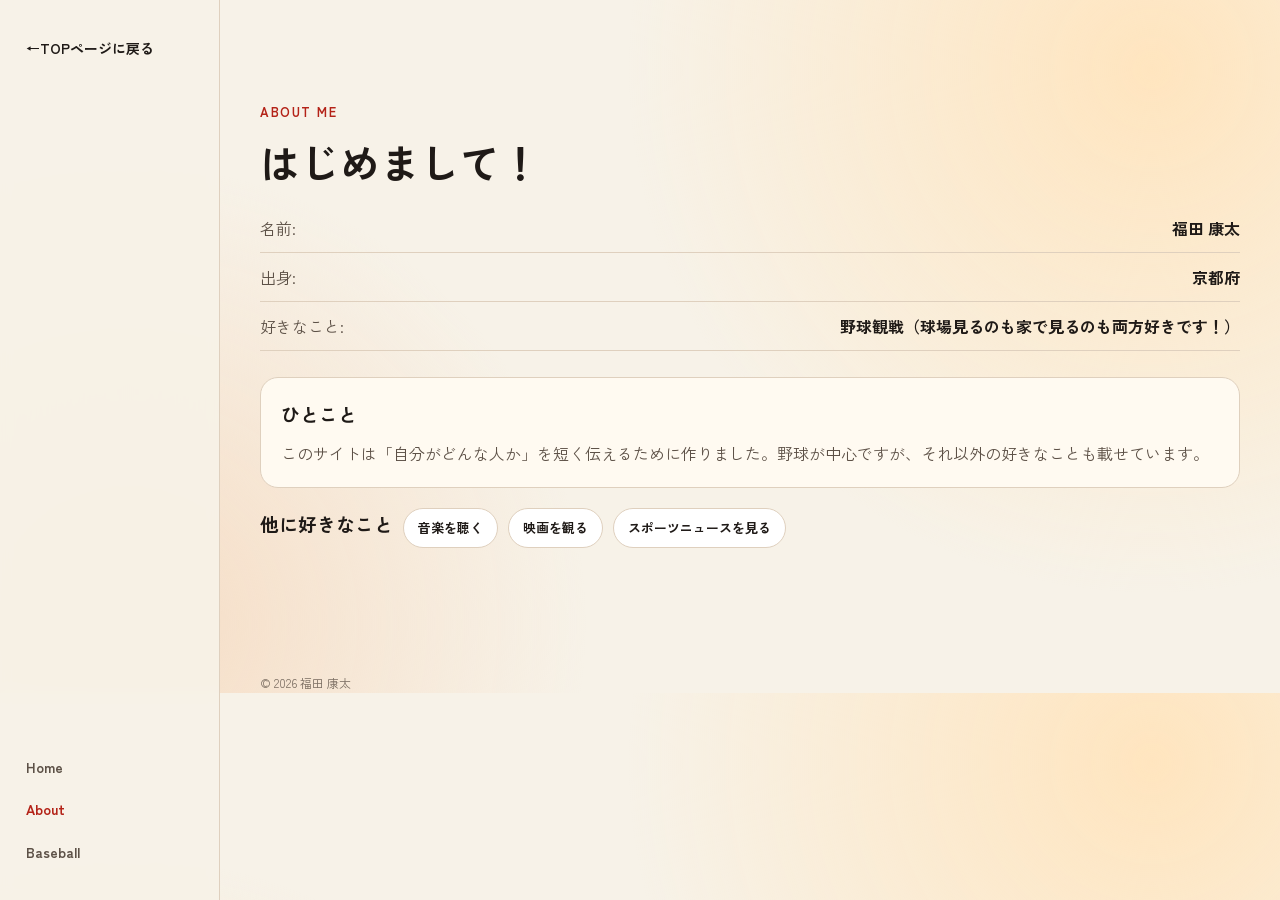
==== commit 2e33bff0: "Add files via upload" ====
--- a/about.html
+++ b/about.html
@@ -40,7 +40,7 @@
           <div class="about-note">
             <h3>ひとこと</h3>
             <p>
-              このサイトは「自分がどんな人か」を短く伝えるために作りました。野球が中心ですが、それ以外の好きなことも少しずつ更新していきます。
+              このサイトは「自分がどんな人か」を短く伝えるために作りました。野球が中心ですが、それ以外の好きなことも載せています。
             </p>
           </div>
 
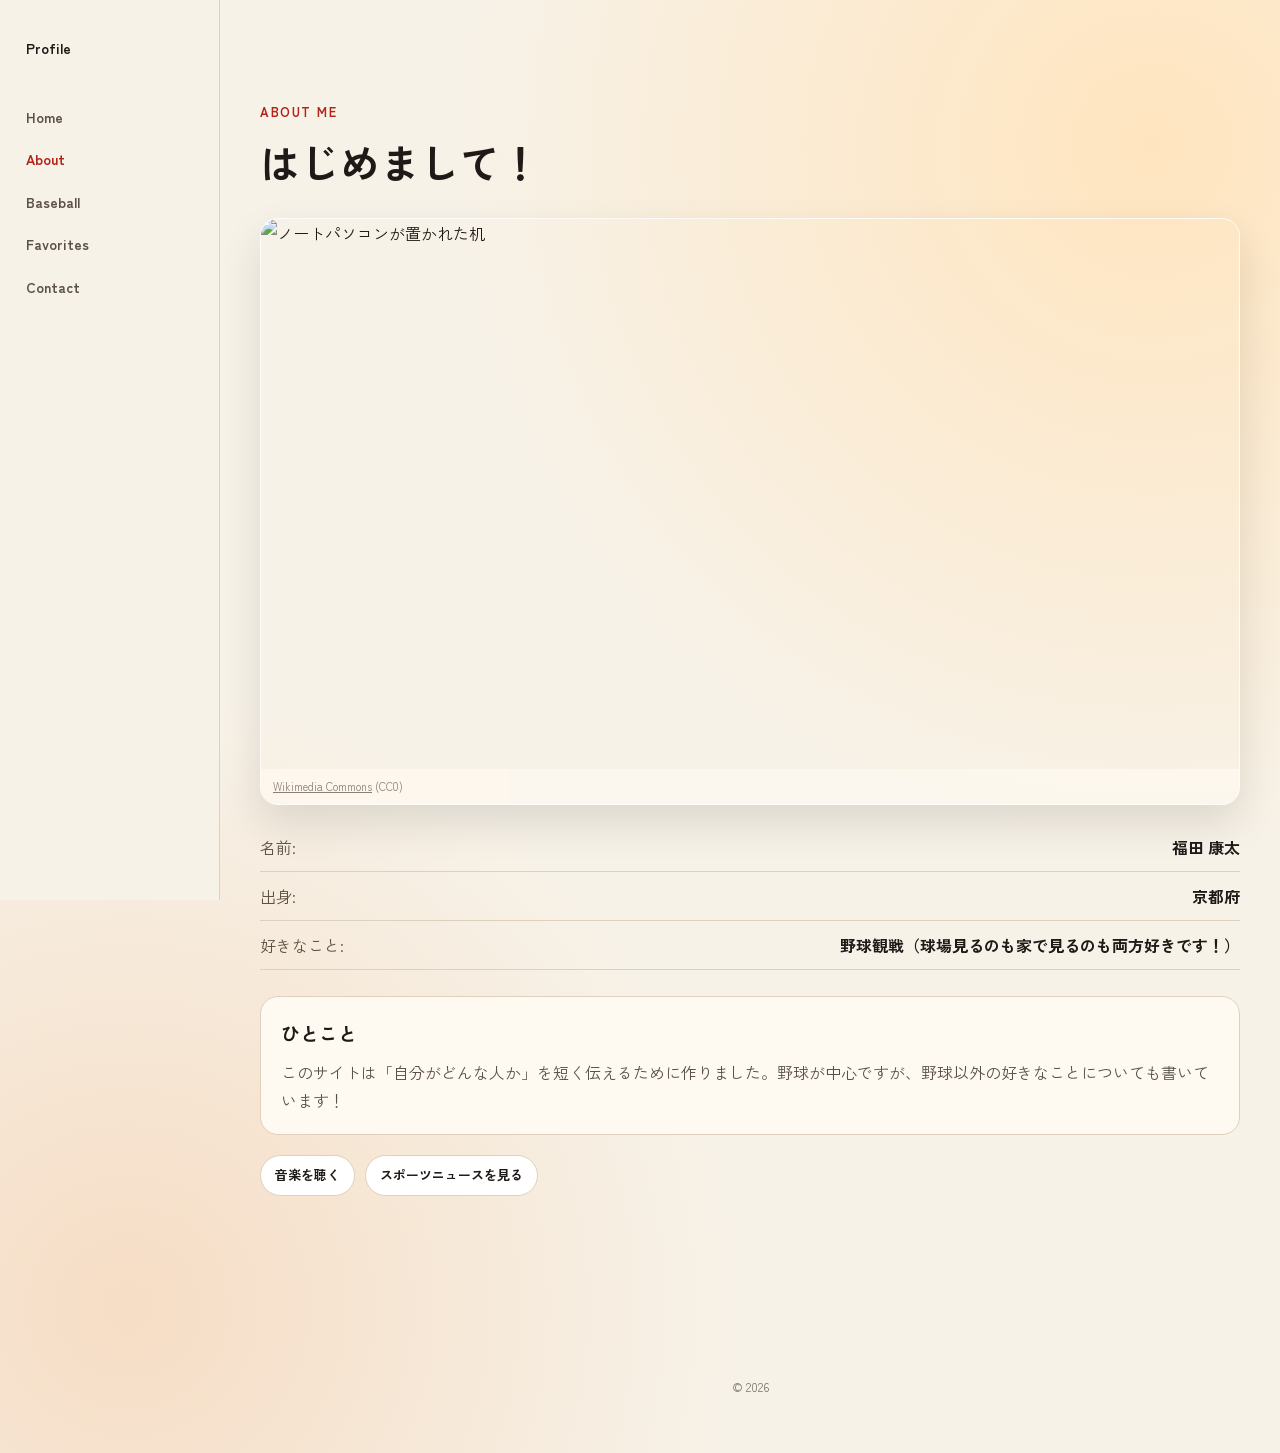
==== commit fa45b0aa: "Add files via upload" ====
--- a/about.html
+++ b/about.html
@@ -2,58 +2,68 @@
 <html lang="ja">
   <head>
     <meta charset="UTF-8" />
-    <meta name="viewport" content="width=device-width,inital-scale=1.0" />
+    <meta name="viewport" content="width=device-width,initial-scale=1.0" />
     <title>私について</title>
     <link rel="stylesheet" href="style.css" />
-    <link
-      rel="stylesheet"
-      href="https://cdnjs.cloudflare.com/ajax/libs/font-awesome/6.5.2/css/all.min.css"
-    />
+    <link rel="stylesheet" href="https://cdnjs.cloudflare.com/ajax/libs/font-awesome/6.5.2/css/all.min.css">
   </head>
   <body>
     <aside class="sidebar">
-      <a href="index.html" class="brand">←TOPページに戻る</a>
-      <nav class="sidebar-nav">
+      <header class="sidebar-header">
+        <a href="index.html" class="brand">Profile</a>
+        <button class="nav-toggle" type="button" aria-expanded="false" aria-controls="primary-nav" aria-label="メニューを開閉する">
+          <span class="nav-toggle-bar"></span>
+          <span class="nav-toggle-bar"></span>
+          <span class="nav-toggle-bar"></span>
+        </button>
+      </header>
+      <nav class="sidebar-nav" id="primary-nav" aria-label="サイト内ナビゲーション">
         <a href="index.html">Home</a>
-        <a href="about.html" class="active">About</a>
+        <a href="about.html">About</a>
         <a href="baseball.html">Baseball</a>
+        <a href="favorites.html">Favorites</a>
+        <a href="contact.html">Contact</a>
       </nav>
     </aside>
 
-    <main class="content">
+    <main class="content" id="main-content">
       <section>
         <div class="page-header">
           <span class="eyebrow">About Me</span>
           <h2>はじめまして！</h2>
         </div>
 
+        <div class="page-photo">
+          <img src="https://commons.wikimedia.org/wiki/Special:FilePath/Laptop_on_a_desk.jpg" alt="ノートパソコンが置かれた机">
+          <p class="photo-credit">
+            <a href="https://commons.wikimedia.org/wiki/File:Laptop_on_a_desk.jpg" target="_blank" rel="noopener">Wikimedia Commons</a> (CC0)
+          </p>
+        </div>
+
         <div>
           <ul class="facts">
             <li><span>名前:</span><span>福田 康太</span></li>
             <li><span>出身:</span><span>京都府</span></li>
-            <li>
-              <span>好きなこと:</span
-              ><span>野球観戦（球場見るのも家で見るのも両方好きです！）</span>
-            </li>
+            <li><span>好きなこと:</span><span>野球観戦（球場見るのも家で見るのも両方好きです！）</span></li>
           </ul>
 
           <div class="about-note">
             <h3>ひとこと</h3>
-            <p>
-              このサイトは「自分がどんな人か」を短く伝えるために作りました。野球が中心ですが、それ以外の好きなことも載せています。
-            </p>
+            <p>このサイトは「自分がどんな人か」を短く伝えるために作りました。野球が中心ですが、野球以外の好きなことについても書いています！</p>
           </div>
 
           <div class="chips">
-            <h3>他に好きなこと</h3>
             <span class="chip">音楽を聴く</span>
-            <span class="chip">映画を観る</span>
             <span class="chip">スポーツニュースを見る</span>
           </div>
         </div>
       </section>
 
-      <div class="copyright">©︎ 2026 福田 康太</div>
+      <footer class="site-footer">
+        <div class="copyright">© <span class="js-year">2026</span>
+      </footer>
     </main>
+
+    <script src="Main.js" defer></script>
   </body>
-</html>
+</html>
--- a/style.css
+++ b/style.css
@@ -1,4 +1,19 @@
 @import url("https://fonts.googleapis.com/css2?family=Zen+Kaku+Gothic+New:wght@400;500;700;900&display=swap");
+
+* {
+  margin: 0;
+  padding: 0;
+  box-sizing: border-box;
+}
+
+html {
+  scroll-behavior: smooth;
+}
+
+ul,
+ol {
+  list-style: none;
+}
 
 :root {
   --bg: #f7f2e8;
@@ -14,16 +29,7 @@
   --field-sub: #b9cec0;
   --radius: 18px;
   --shadow: 0 18px 40px rgba(34, 24, 16, 0.12);
-}
-
-* {
-  margin: 0;
-  padding: 0;
-  box-sizing: border-box;
-}
-
-html {
-  scroll-behavior: smooth;
+  --sidebar-w: 220px;
 }
 
 body {
@@ -76,21 +82,47 @@
   position: fixed;
   top: 0;
   left: 0;
-  width: 220px;
+  width: var(--sidebar-w);
   height: 100vh;
   display: flex;
   flex-direction: column;
-  justify-content: space-between;
   padding: 36px 26px;
   border-right: 1px solid var(--line);
   background: rgba(247, 242, 232, 0.92);
   backdrop-filter: blur(6px);
-  z-index: 10;
+  z-index: 100;
+}
+
+.sidebar-header {
+  display: flex;
+  align-items: center;
+  justify-content: space-between;
 }
 
 .sidebar .brand {
   font-size: 14px;
   font-weight: 700;
+}
+
+.nav-toggle {
+  display: none;
+  flex-direction: column;
+  justify-content: center;
+  gap: 5px;
+  width: 32px;
+  height: 32px;
+  background: none;
+  border: none;
+  cursor: pointer;
+  padding: 4px;
+}
+
+.nav-toggle-bar {
+  display: block;
+  width: 100%;
+  height: 2px;
+  background: var(--text);
+  border-radius: 2px;
 }
 
 .sidebar-nav {
@@ -111,13 +143,25 @@
   color: var(--accent);
 }
 
-.sidebar-contact a {
+.content {
+  margin-left: var(--sidebar-w);
+}
+
+.site-footer {
+  text-align: center;
+  padding: 56px 24px;
+}
+
+.copyright {
+  max-width: 980px;
+  margin: 28px auto 0;
   font-size: 12px;
   color: var(--text-sub);
-}
-
-.content {
-  margin-left: 220px;
+  opacity: 0.8;
+}
+
+.field-section .copyright {
+  color: var(--field-sub);
 }
 
 .hero {
@@ -144,15 +188,42 @@
 
 .hero-media {
   margin-top: 20px;
+  display: grid;
+  grid-template-columns: repeat(3, minmax(0, 1fr));
+  gap: 14px;
+}
+
+.hero-media-item {
   border-radius: var(--radius);
   overflow: hidden;
   box-shadow: var(--shadow);
   border: 1px solid rgba(255, 255, 255, 0.8);
 }
 
-.hero-media img {
-  aspect-ratio: 16 / 7;
+.hero-media-item img {
+  width: 100%;
+  height: 220px;
+  aspect-ratio: 4 / 3;
   object-fit: cover;
+}
+
+.hero-media-item .photo-credit {
+  margin-top: 0;
+  padding: 8px 10px;
+  text-align: left;
+  background: var(--bg-soft);
+}
+
+.photo-credit {
+  margin-top: 10px;
+  font-size: 11px;
+  color: var(--text-sub);
+  opacity: 0.7;
+  text-align: right;
+}
+
+.photo-credit a {
+  text-decoration: underline;
 }
 
 .stitch {
@@ -167,6 +238,54 @@
   opacity: 0.5;
 }
 
+.page-photo {
+  max-width: 980px;
+  margin: 32px auto 0;
+  border-radius: var(--radius);
+  overflow: hidden;
+  box-shadow: var(--shadow);
+  border: 1px solid rgba(255, 255, 255, 0.8);
+}
+
+.page-photo img {
+  aspect-ratio: 16 / 9;
+  object-fit: cover;
+}
+
+.page-photo .photo-credit {
+  margin-top: 0;
+  padding: 8px 12px;
+  text-align: left;
+  background: var(--bg-soft);
+}
+
+.page-photo.is-icon {
+  background: var(--bg-card);
+  display: flex;
+  align-items: center;
+  justify-content: center;
+  padding: 40px;
+}
+
+.page-photo.is-icon img {
+  width: auto;
+  height: 180px;
+  aspect-ratio: auto;
+  object-fit: contain;
+}
+
+.photo-row {
+  max-width: 980px;
+  margin: 40px auto 0;
+  display: grid;
+  grid-template-columns: repeat(2, minmax(0, 1fr));
+  gap: 18px;
+}
+
+.photo-row .page-photo {
+  margin-top: 0;
+}
+
 .home-highlights {
   max-width: 980px;
   margin: 0 auto 36px;
@@ -191,7 +310,7 @@
   max-width: 980px;
   margin: 0 auto;
   display: grid;
-  grid-template-columns: repeat(2, minmax(0, 1fr));
+  grid-template-columns: repeat(3, minmax(0, 1fr));
   gap: 18px;
 }
 
@@ -201,9 +320,7 @@
   border: 1px solid var(--line);
   border-radius: var(--radius);
   padding: 28px;
-  transition:
-    transform 0.2s ease,
-    border-color 0.2s ease;
+  transition: transform 0.2s ease, border-color 0.2s ease;
 }
 
 .link-card:hover {
@@ -221,7 +338,7 @@
 
 .link-card h3 {
   margin-top: 12px;
-  font-size: 24px;
+  font-size: 22px;
 }
 
 .link-card p {
@@ -240,7 +357,6 @@
 }
 
 .updates {
-  list-style: none;
   display: grid;
   gap: 12px;
 }
@@ -270,7 +386,6 @@
 
 .facts {
   max-width: 980px;
-  list-style: none;
   margin: 28px auto 0;
   display: grid;
   gap: 10px;
@@ -324,16 +439,8 @@
 
 .field-section {
   background:
-    radial-gradient(
-      circle at 85% 15%,
-      rgba(77, 140, 94, 0.28),
-      rgba(77, 140, 94, 0) 42%
-    ),
-    radial-gradient(
-      circle at 8% 85%,
-      rgba(40, 98, 64, 0.35),
-      rgba(40, 98, 64, 0) 35%
-    ),
+    radial-gradient(circle at 85% 15%, rgba(77, 140, 94, 0.28), rgba(77, 140, 94, 0) 42%),
+    radial-gradient(circle at 8% 85%, rgba(40, 98, 64, 0.35), rgba(40, 98, 64, 0) 35%),
     var(--field);
   color: var(--field-text);
 }
@@ -344,6 +451,16 @@
 
 .field-section .eyebrow {
   color: #8bdd9d;
+}
+
+.field-section .page-photo.is-icon {
+  background: rgba(255, 255, 255, 0.06);
+  border: 1px solid rgba(255, 255, 255, 0.18);
+}
+
+.field-section .page-photo .photo-credit {
+  background: rgba(255, 255, 255, 0.06);
+  color: var(--field-sub);
 }
 
 .stat-row,
@@ -389,7 +506,6 @@
 }
 
 .memory-list {
-  list-style: none;
   display: grid;
   gap: 14px;
 }
@@ -401,25 +517,87 @@
   margin-bottom: 6px;
 }
 
-footer {
-  text-align: center;
-  padding: 56px 24px;
-}
-
-.copyright {
-  max-width: 980px;
-  margin: 28px auto 0;
+.favorite-intro {
+  max-width: 980px;
+  margin: 0 auto 12px;
+}
+
+.contact-form {
+  max-width: 560px;
+  margin: 40px auto 0;
+  display: grid;
+  gap: 16px;
+}
+
+.contact-form label {
+  display: block;
+  font-size: 13px;
+  font-weight: 700;
+  color: var(--text-sub);
+  margin-bottom: 6px;
+}
+
+.contact-form input,
+.contact-form textarea {
+  width: 100%;
+  font-family: inherit;
+  font-size: 15px;
+  color: var(--text);
+  background: var(--bg-card);
+  border: 1px solid var(--line);
+  border-radius: 10px;
+  padding: 12px 14px;
+}
+
+.contact-form input:focus,
+.contact-form textarea:focus {
+  outline: 2px solid var(--accent);
+  outline-offset: 1px;
+}
+
+.contact-form textarea {
+  resize: vertical;
+  min-height: 120px;
+}
+
+.contact-form button {
+  justify-self: start;
+  font-family: inherit;
+  font-size: 14px;
+  font-weight: 700;
+  color: #fff;
+  background: var(--accent);
+  border: none;
+  border-radius: 999px;
+  padding: 12px 28px;
+  cursor: pointer;
+}
+
+.form-note {
   font-size: 12px;
-  color: var(--text-sub);
-  opacity: 0.8;
-}
-
-.field-section .copyright {
-  color: var(--field-sub);
+  margin-top: -6px;
+}
+
+.form-success {
+  max-width: 560px;
+  margin: 16px auto 0;
+  background: var(--bg-soft);
+  border: 1px solid var(--line);
+  border-radius: var(--radius);
+  padding: 16px 20px;
+  font-size: 14px;
+  font-weight: 700;
+  display: none;
+}
+
+.form-success.is-visible {
+  display: block;
 }
 
 a:focus-visible,
-button:focus-visible {
+button:focus-visible,
+input:focus-visible,
+textarea:focus-visible {
   outline: 2px solid var(--accent);
   outline-offset: 3px;
 }
@@ -436,32 +614,54 @@
   }
 }
 
+@media (prefers-reduced-motion: reduce) {
+  html {
+    scroll-behavior: auto;
+  }
+
+  .hero {
+    animation: none;
+  }
+}
+
 @media (max-width: 920px) {
   .sidebar {
     width: 100%;
     height: auto;
-    top: 0;
-    right: 0;
-    flex-direction: row;
-    align-items: center;
-    padding: 14px 18px;
-    border-right: none;
+    flex-direction: column;
+    padding: 0;
+  }
+
+  .sidebar-header {
+    padding: 14px 20px;
     border-bottom: 1px solid var(--line);
   }
 
+  .nav-toggle {
+    display: flex;
+  }
+
   .sidebar-nav {
-    flex-direction: row;
+    flex-direction: column;
+    gap: 0;
     margin-top: 0;
-    gap: 14px;
-  }
-
-  .sidebar-contact {
-    display: none;
+    max-height: 0;
+    overflow: hidden;
+    transition: max-height 0.25s ease;
+  }
+
+  .sidebar-nav.is-open {
+    max-height: 400px;
+  }
+
+  .sidebar-nav a {
+    padding: 14px 20px;
+    border-bottom: 1px solid var(--line);
   }
 
   .content {
     margin-left: 0;
-    padding-top: 70px;
+    padding-top: 64px;
   }
 
   .hero,
@@ -476,17 +676,13 @@
 
   .home-highlights,
   .link-cards,
-  .story {
+  .story,
+  .hero-media,
+  .photo-row {
     grid-template-columns: 1fr;
   }
-}
-
-@media (prefers-reduced-motion: reduce) {
-  html {
-    scroll-behavior: auto;
-  }
-
-  .hero {
-    animation: none;
-  }
-}
+
+  .hero-media-item img {
+    height: 210px;
+  }
+}
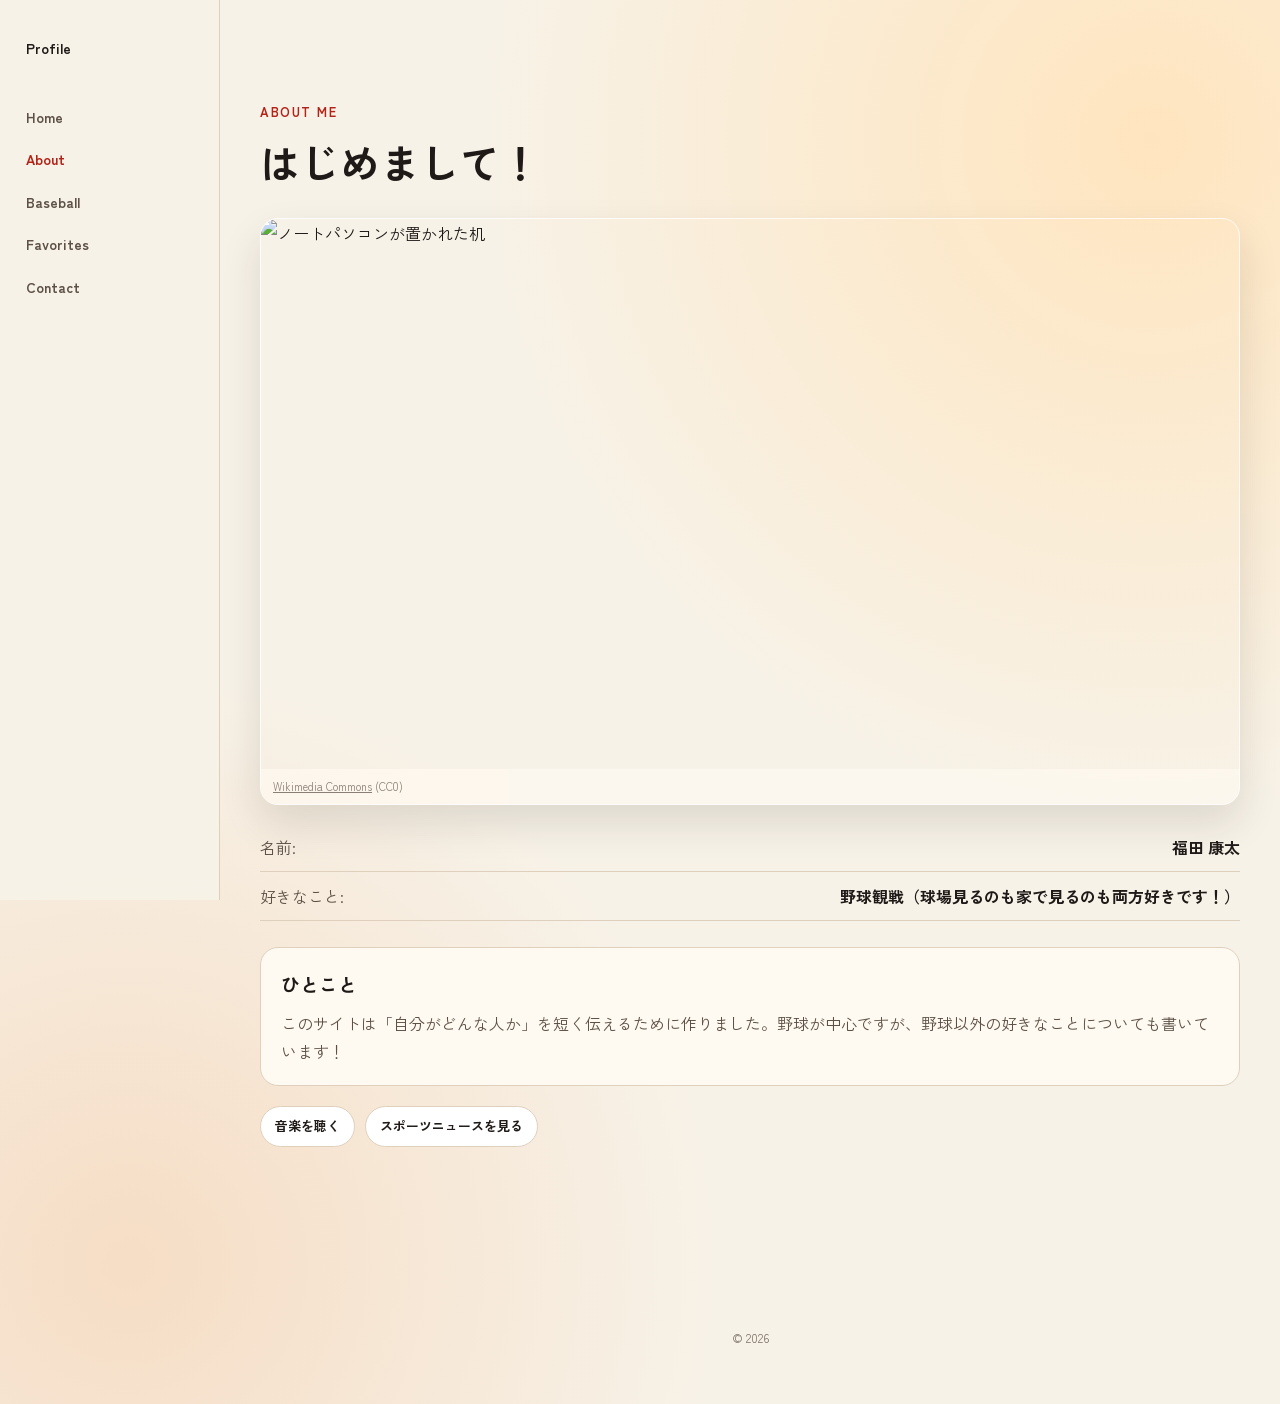
==== commit bc57a4fa: "Add files via upload" ====
--- a/about.html
+++ b/about.html
@@ -43,7 +43,6 @@
         <div>
           <ul class="facts">
             <li><span>名前:</span><span>福田 康太</span></li>
-            <li><span>出身:</span><span>京都府</span></li>
             <li><span>好きなこと:</span><span>野球観戦（球場見るのも家で見るのも両方好きです！）</span></li>
           </ul>
 
